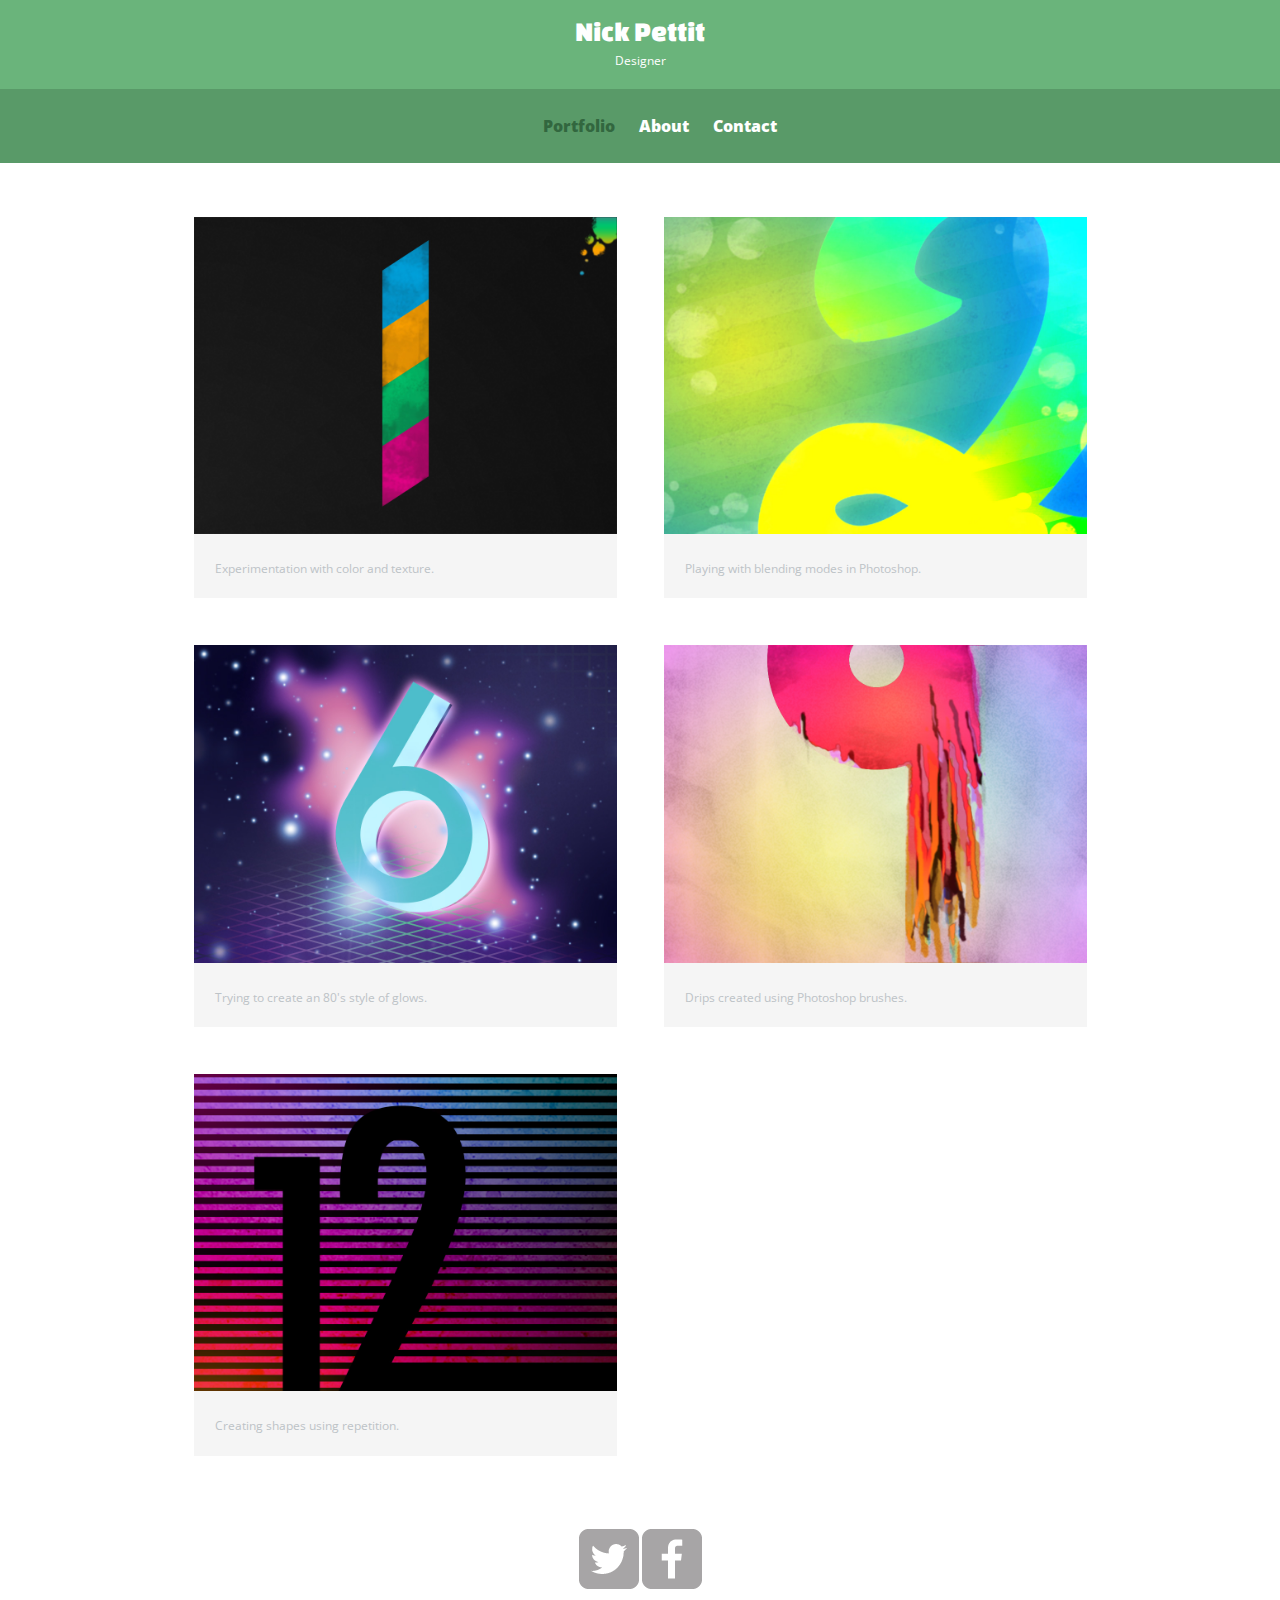
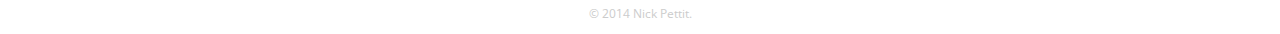
==== index.html @ f5b36aa5 "TreeHouse" ====
<!DOCTYPE html>
<html>
  <head>
    <meta charset="utf-8">
    <title>Nick Pettit | Designer</title>
    <link rel="stylesheet" href="css/normalize.css">
    <link href='http://fonts.googleapis.com/css?family=Changa+One|Open+Sans:400italic,700italic,400,700,800' rel='stylesheet' type='text/css'>
    <link rel="stylesheet" href="css/main.css">
  </head>
  <body>
    <header>
      <a href="index.html" id="logo">
        <h1>Nick Pettit</h1>
        <h2>Designer</h2>
      </a>
      <nav>
        <ul>
          <li><a href="index.html" class="selected">Portfolio</a></li>
          <li><a href="about.html">About</a></li>
          <li><a href="contact.html">Contact</a></li>
        </ul>
      </nav>
    </header>
    <div id="wrapper">
      <section>
        <ul id="gallery">
          <li>
            <a href="img/numbers-01.jpg">
              <img src="img/numbers-01.jpg" alt="">
              <p>Experimentation with color and texture.</p>
            </a>
          </li>
          <li>
            <a href="img/numbers-02.jpg">
              <img src="img/numbers-02.jpg" alt="">
              <p>Playing with blending modes in Photoshop.</p>
            </a>
          </li>
          <li>
            <a href="img/numbers-06.jpg">
              <img src="img/numbers-06.jpg" alt="">
              <p>Trying to create an 80's style of glows.</p>
            </a>
          </li>
          <li>
            <a href="img/numbers-09.jpg">
              <img src="img/numbers-09.jpg" alt="">
              <p>Drips created using Photoshop brushes.</p>
            </a>
          </li>
          <li>
            <a href="img/numbers-12.jpg">
              <img src="img/numbers-12.jpg" alt="">
              <p>Creating shapes using repetition.</p>
            </a>
          </li>
        </ul>
      </section>
      <footer>
        <a href="http://twitter.com/nickrp"><img src="img/twitter-wrap.png" alt="Twitter Logo"></a>
        <a href="http://facebook.com/nickpettit"><img src="img/facebook-wrap.png" alt="Facebook Logo"></a>
        <p>&copy; 2014 Nick Pettit.</p>
      </footer>
    </div>
  </body>
</html>
---- css/main.css ----
/**********************************
GENERAL
***********************************/

body {
  font-family: 'Open Sans', sans-serif;
}

#wrapper {
  max-width: 940px;
  margin: 0 auto;
  padding: 0 5%;
}

a {
  text-decoration: none;
}

img {
	max-width: 100%;
}



/**********************************
HEADING
***********************************/
header {
	float: left;
	margin: 0 0 30px 0;
	padding: 5px 0 0 0;
	width: 100%;
}

#logo {
  text-align: center;
  margin: 0;
}

h1 {
  font-family: 'Changa One', sans-serif;
  margin: 15px 0;
  font-size: 1.75em;
  font-weight: normal;
  line-height: 0.8em;
}

h2 {
  font-size: 0.75em;
  margin: -5px 0 0;
  font-weight: normal;
}



/**********************************
NAVIGATION
***********************************/

nav {
  text-align: center;
  padding: 10px 0;
  margin: 20px 0 0;
}

nal ul {
	list-style: none;
	margin: 0 10px;
	padding: 0;
}

nav li {
	display: inline-block;
}

nav a {
	font-weight: 800;
	padding: 15px 10px;
}



/**********************************
FOOTER
***********************************/

footer {
  font-size: 0.75em;
  text-align: center;
  clear: both;
  padding-top: 50px;
  color: #ccc;
  
}

/**********************************
PAGE: PORTFOLIO
***********************************/

#gallery {
	margin: 0;
	padding: 0;
	list-style: none;
}

#gallery li {
	float: left;
	width: 45%;
	margin: 2.5%;
	background-color: #f5f5f5;
	color: #bdc3c7;
}

#gallery li a p {
	margin: 0;
	padding: 5%;
	font-size: 0.75em;
	color: #bdc3c7;
}


/**********************************
COLORS
***********************************/

/* site body */
body {
  background-color: #fff;
  color: #999;
}

/* green header */
header {
  background: #6ab47b;
  border-color: #599a68;
}

/* nav background on mobile */
nav {
  background: #599a68;
}

/* logo text */
h1, h2 {
  color: #fff;
}

/* links */
a {
  color: #6ab47b;
}

/* nav link */
nav a, nav a:visited {
  color: #fff;
}

/* selected nav link */
nav a.selected, nav a:hover {
  color: #32673f;
}
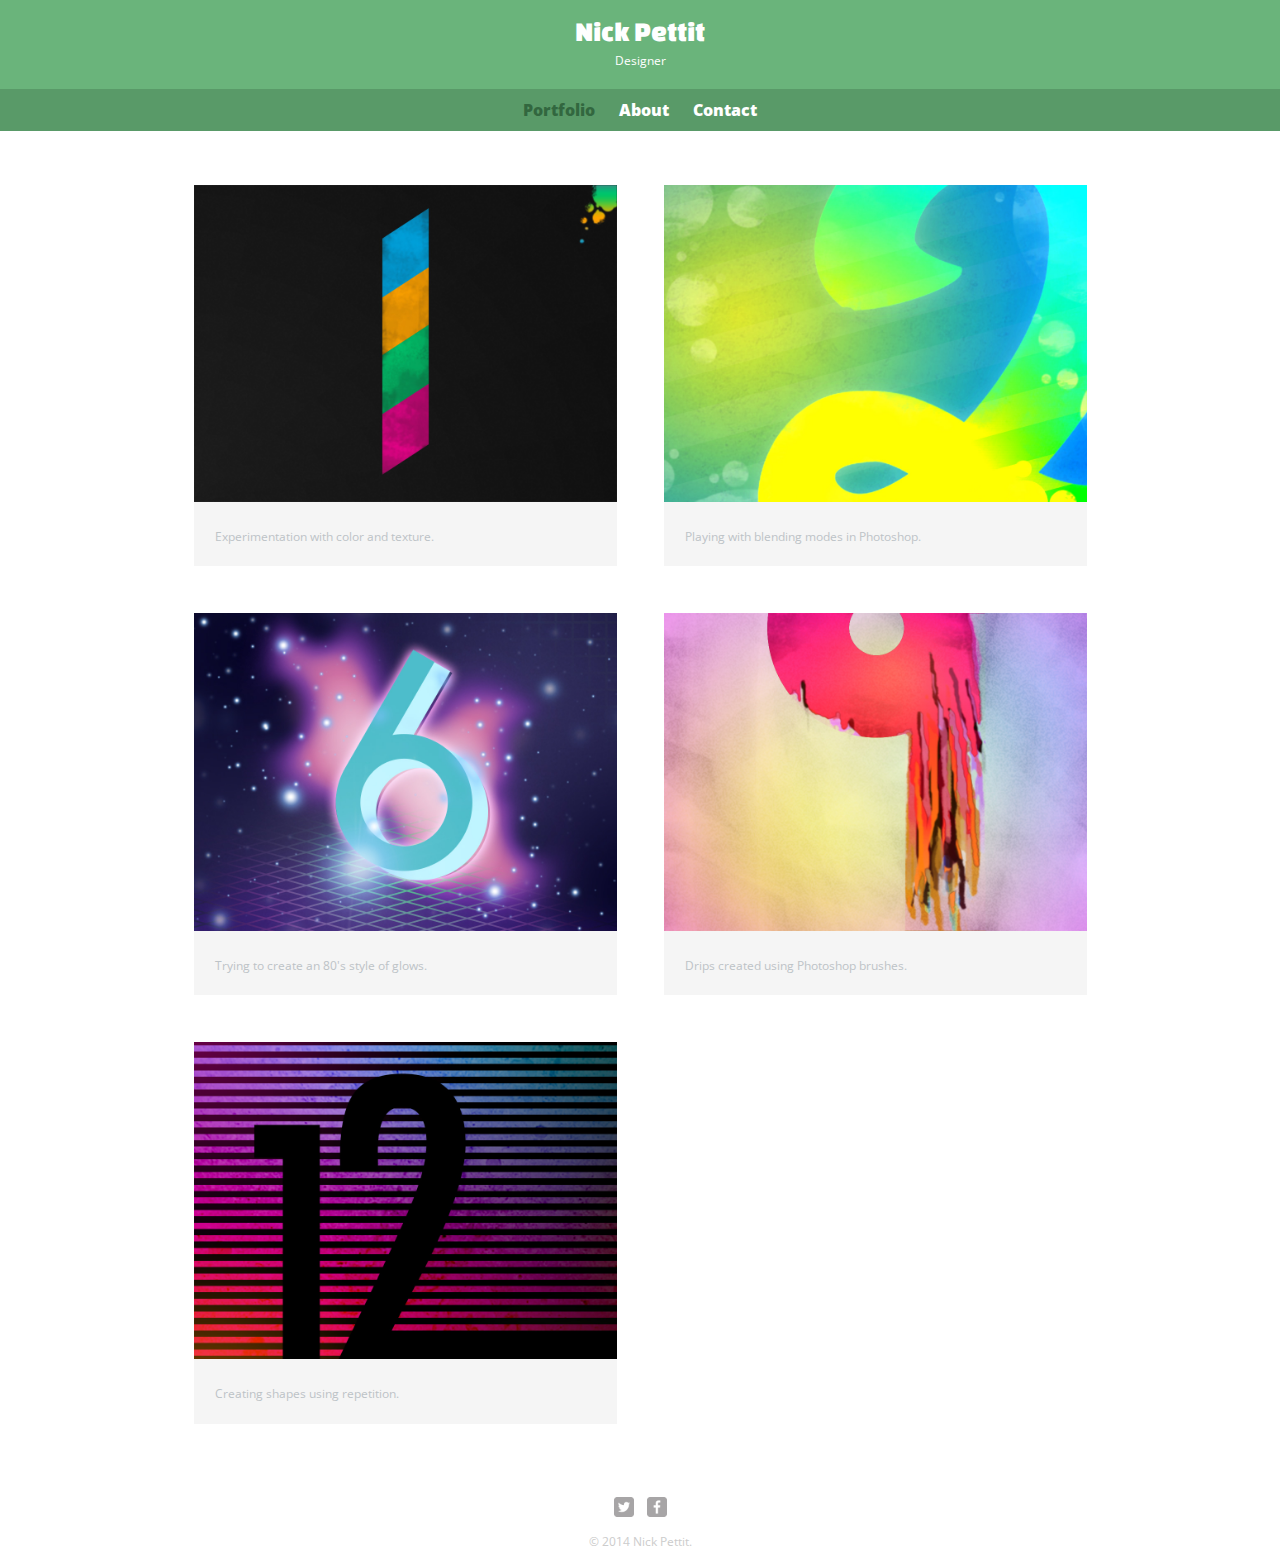
==== commit 9d377aab: "extra" ====
--- a/index.html
+++ b/index.html
@@ -57,8 +57,8 @@
         </ul>
       </section>
       <footer>
-        <a href="http://twitter.com/nickrp"><img src="img/twitter-wrap.png" alt="Twitter Logo"></a>
-        <a href="http://facebook.com/nickpettit"><img src="img/facebook-wrap.png" alt="Facebook Logo"></a>
+        <a href="http://twitter.com/nickrp"><img src="img/twitter-wrap.png" alt="Twitter Logo" class="social-icon"></a>
+        <a href="http://facebook.com/nickpettit"><img src="img/facebook-wrap.png" alt="Facebook Logo" class="social-icon"></a>
         <p>&copy; 2014 Nick Pettit.</p>
       </footer>
     </div>
--- a/css/main.css
+++ b/css/main.css
@@ -17,7 +17,11 @@
 }
 
 img {
-	max-width: 100%;
+  max-width: 100%;
+}
+
+h3 {
+  margin: 0 0 1em 0;
 }
 
 
@@ -25,11 +29,12 @@
 /**********************************
 HEADING
 ***********************************/
+
 header {
-	float: left;
-	margin: 0 0 30px 0;
-	padding: 5px 0 0 0;
-	width: 100%;
+  float: left;
+  margin: 0 0 30px 0;
+  padding: 5px 0 0 0;
+  width: 100%;
 }
 
 #logo {
@@ -63,19 +68,19 @@
   margin: 20px 0 0;
 }
 
-nal ul {
-	list-style: none;
-	margin: 0 10px;
-	padding: 0;
+nav ul {
+  list-style: none;
+  margin: 0 10px;
+  padding: 0;
 }
 
 nav li {
-	display: inline-block;
+  display: inline-block;
 }
 
 nav a {
-	font-weight: 800;
-	padding: 15px 10px;
+  font-weight: 800;
+  padding: 15px 10px;
 }
 
 
@@ -90,32 +95,52 @@
   clear: both;
   padding-top: 50px;
   color: #ccc;
-  
-}
+}
+
+.social-icon {
+  width: 20px;
+  height: 20px;
+  margin: 0 5px;
+}
+
+
 
 /**********************************
 PAGE: PORTFOLIO
 ***********************************/
 
 #gallery {
-	margin: 0;
-	padding: 0;
-	list-style: none;
+  margin: 0;
+  padding: 0;
+  list-style: none;
 }
 
 #gallery li {
-	float: left;
-	width: 45%;
-	margin: 2.5%;
-	background-color: #f5f5f5;
-	color: #bdc3c7;
+  float: left;
+  width: 45%;
+  margin: 2.5%;
+  background-color: #f5f5f5;
+  color: #bdc3c7;
 }
 
 #gallery li a p {
-	margin: 0;
-	padding: 5%;
-	font-size: 0.75em;
-	color: #bdc3c7;
+  margin: 0;
+  padding: 5%;
+  font-size: 0.75em;
+  color: #bdc3c7
+}
+
+
+
+/**********************************
+PAGE: ABOUT
+***********************************/
+
+.profile-photo {
+  display: block;
+  max-width: 150px;
+  margin: 0 auto 30px;
+  border-radius: 100%;
 }
 
 
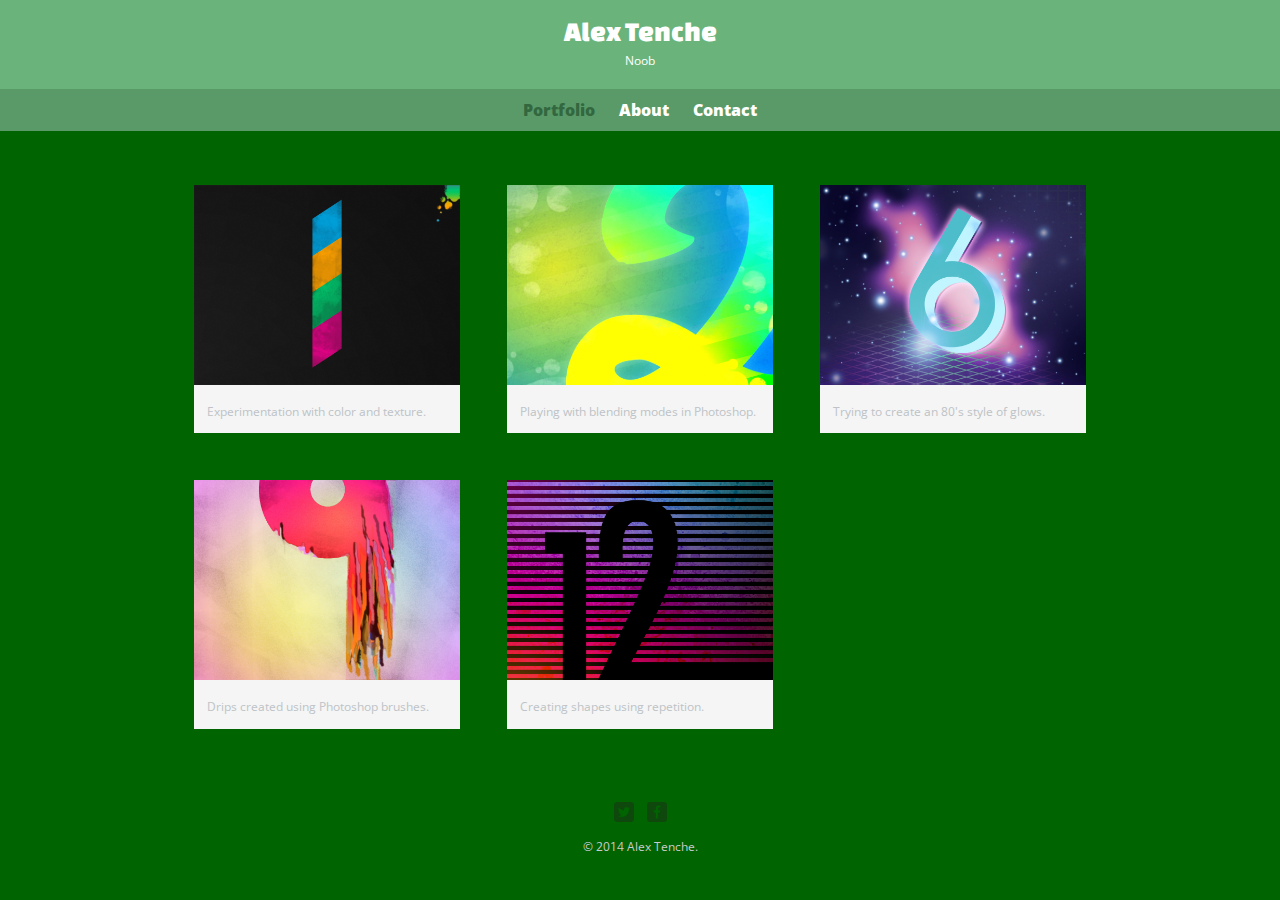
==== commit 8d62db3c: "new day" ====
--- a/index.html
+++ b/index.html
@@ -2,16 +2,17 @@
 <html>
   <head>
     <meta charset="utf-8">
-    <title>Nick Pettit | Designer</title>
+    <title>Alex Tenche | Noob</title>
     <link rel="stylesheet" href="css/normalize.css">
     <link href='http://fonts.googleapis.com/css?family=Changa+One|Open+Sans:400italic,700italic,400,700,800' rel='stylesheet' type='text/css'>
     <link rel="stylesheet" href="css/main.css">
+	<link rel="stylesheet" href="css/responsive.css">
   </head>
   <body>
     <header>
       <a href="index.html" id="logo">
-        <h1>Nick Pettit</h1>
-        <h2>Designer</h2>
+        <h1>Alex Tenche</h1>
+        <h2>Noob</h2>
       </a>
       <nav>
         <ul>
@@ -59,7 +60,7 @@
       <footer>
         <a href="http://twitter.com/nickrp"><img src="img/twitter-wrap.png" alt="Twitter Logo" class="social-icon"></a>
         <a href="http://facebook.com/nickpettit"><img src="img/facebook-wrap.png" alt="Facebook Logo" class="social-icon"></a>
-        <p>&copy; 2014 Nick Pettit.</p>
+        <p>&copy; 2014 Alex Tenche.</p>
       </footer>
     </div>
   </body>
--- a/css/responsive.css
+++ b/css/responsive.css
@@ -0,0 +1,35 @@
+@media screen and (min-width: 480px) {
+
+	/**********************************
+	TWO COLUMN LAYOUT
+	***********************************/
+	
+	#primary {
+		width: 50%;
+		float: left;
+	}
+	
+	#secondary{
+		width: 40%;
+		float: right;
+	}
+	
+	
+	/**********************************
+	PAGE: PORTFOLIO
+	***********************************/
+	
+	#gallery li {
+		width: 28.3333%;
+	}
+	
+}
+
+
+@media screen and (min-width: 660px) {
+	body {
+		background: darkgreen;
+	}
+}
+
+
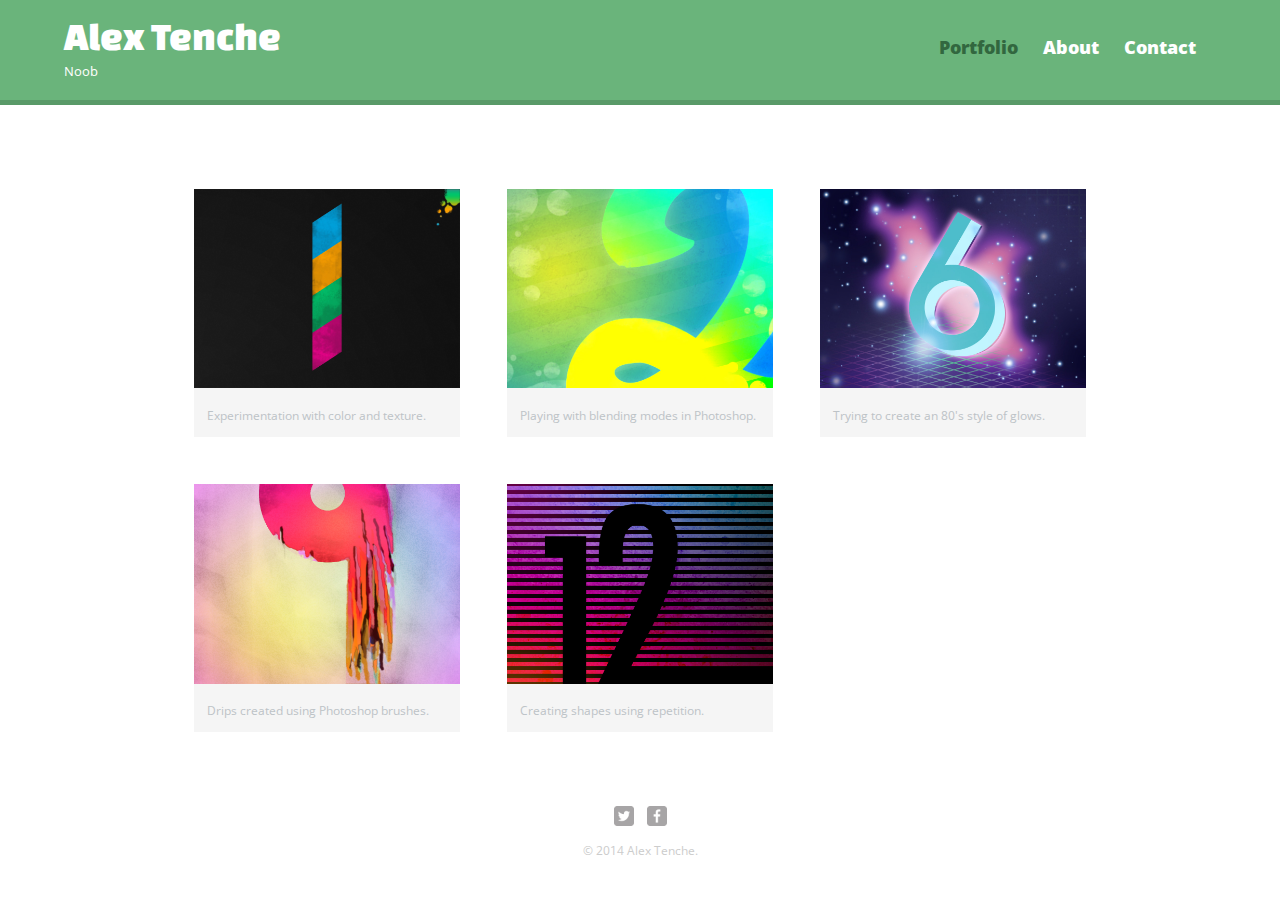
==== commit 10fa0e8f: "done" ====
--- a/index.html
+++ b/index.html
@@ -7,6 +7,7 @@
     <link href='http://fonts.googleapis.com/css?family=Changa+One|Open+Sans:400italic,700italic,400,700,800' rel='stylesheet' type='text/css'>
     <link rel="stylesheet" href="css/main.css">
 	<link rel="stylesheet" href="css/responsive.css">
+	<meta name="viewport" content="width=device-width, initial-scale=1.0">
   </head>
   <body>
     <header>
--- a/css/responsive.css
+++ b/css/responsive.css
@@ -23,12 +23,56 @@
 		width: 28.3333%;
 	}
 	
+	#gallery li:nth-child(4n) {
+		clear: left;
+	}
+	
+	/**********************************
+	PAGE: ABOUT
+	***********************************/
+	
+	.profile-photo {
+		float: left;
+		margin: 0 5% 80px 0;
+	}
+	
 }
 
 
 @media screen and (min-width: 660px) {
-	body {
-		background: darkgreen;
+
+	/**********************************
+	PAGE: ABOUT
+	***********************************/
+	
+	nav {
+		background: none;
+		float: right;
+		font-size: 1.125em;
+		margin-right: 5%;
+		text-align: right;
+		width: 45%;
+	}
+	
+	#logo {
+		float: left;
+		margin-left: 5%;
+		text-align: left;
+		width: 45%;
+	}
+	
+	h1 {
+		font-size: 2.5em;
+	}
+	
+	h2 {
+		font-size: 0.825em;
+		margin-bottom: 20px;
+	}
+	
+	header {
+		border-bottom: 5px solid #599a68;
+		margin-bottom: 60px;
 	}
 }
 
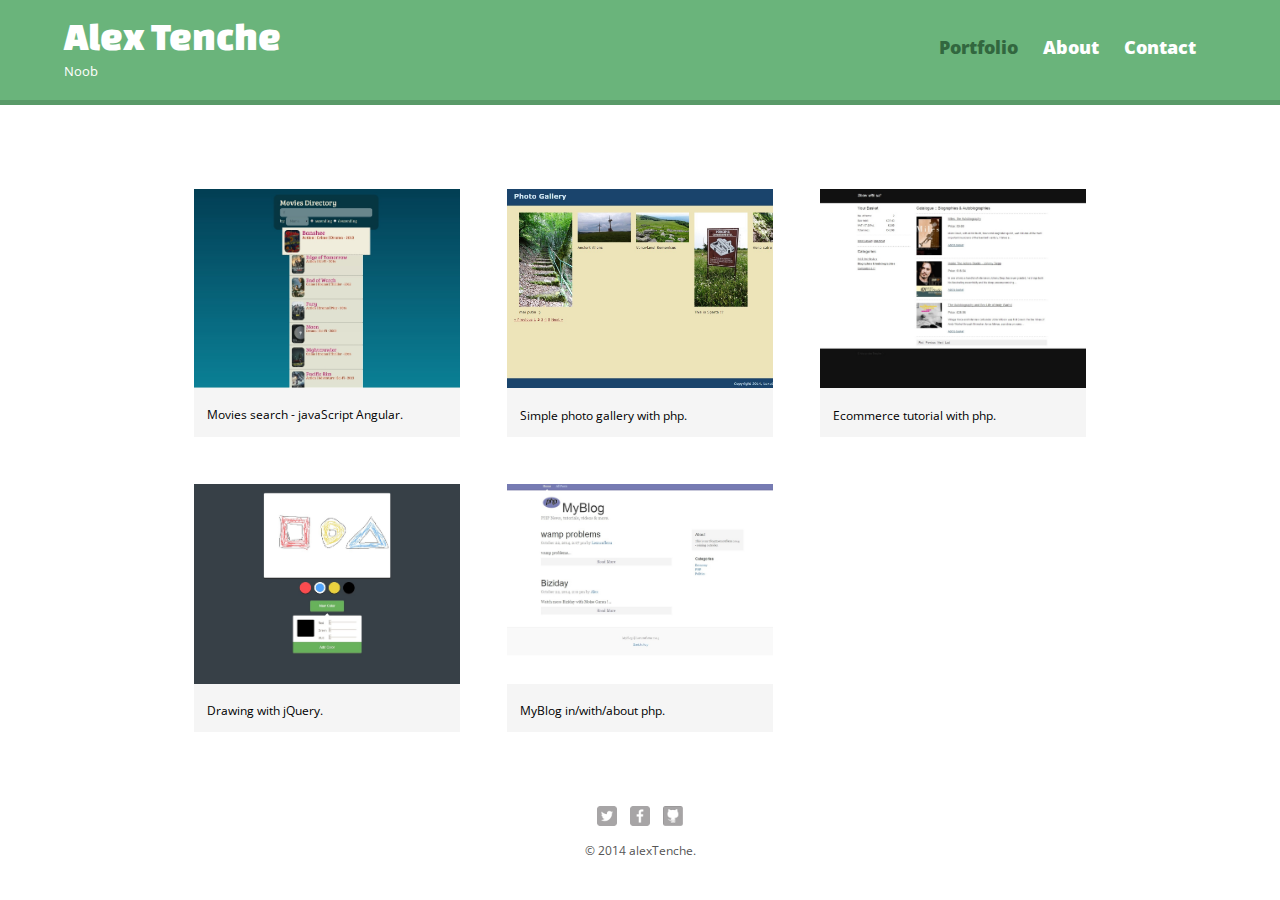
==== commit 3720c003: "modified to portofolio page" ====
--- a/index.html
+++ b/index.html
@@ -27,41 +27,42 @@
       <section>
         <ul id="gallery">
           <li>
-            <a href="img/numbers-01.jpg">
-              <img src="img/numbers-01.jpg" alt="">
-              <p>Experimentation with color and texture.</p>
+            <a href="http://lexucuflexu.3eeweb.com/AngularDemo/#/list">
+              <img src="img/movies_directory.jpg" alt="">
+              <p>Movies search - javaScript Angular.</p>
             </a>
           </li>
           <li>
-            <a href="img/numbers-02.jpg">
-              <img src="img/numbers-02.jpg" alt="">
-              <p>Playing with blending modes in Photoshop.</p>
+            <a href="http://lexucuflexu.3eeweb.com/photo_gallery/public/index.php">
+              <img src="img/photo_gallery.jpg" alt="">
+              <p>Simple photo gallery with php.</p>
             </a>
           </li>
           <li>
-            <a href="img/numbers-06.jpg">
-              <img src="img/numbers-06.jpg" alt="">
-              <p>Trying to create an 80's style of glows.</p>
+            <a href="http://lexucuflexu.3eeweb.com/ecommerce/index.php">
+              <img src="img/ecommerce.jpg" alt="">
+              <p>Ecommerce tutorial with php.</p>
             </a>
           </li>
           <li>
             <a href="img/numbers-09.jpg">
-              <img src="img/numbers-09.jpg" alt="">
-              <p>Drips created using Photoshop brushes.</p>
+              <img src="img/simple_drawing.jpg" alt="">
+              <p>Drawing with jQuery.</p>
             </a>
           </li>
           <li>
             <a href="img/numbers-12.jpg">
-              <img src="img/numbers-12.jpg" alt="">
-              <p>Creating shapes using repetition.</p>
+              <img src="img/MyBlog.jpg" alt="">
+              <p>MyBlog in/with/about php.</p>
             </a>
           </li>
         </ul>
       </section>
       <footer>
-        <a href="http://twitter.com/nickrp"><img src="img/twitter-wrap.png" alt="Twitter Logo" class="social-icon"></a>
-        <a href="http://facebook.com/nickpettit"><img src="img/facebook-wrap.png" alt="Facebook Logo" class="social-icon"></a>
-        <p>&copy; 2014 Alex Tenche.</p>
+        <a href="https://twitter.com/alexTenche"><img src="img/twitter-wrap.png" alt="Twitter Logo" class="social-icon"></a>
+        <a href="http://facebook.com/alexTenche"><img src="img/facebook-wrap.png" alt="Facebook Logo" class="social-icon"></a>
+		<a href="https://github.com/alextenche"><img src="img/github-wrap.png" alt="GitHub Logo" class="social-icon"></a>
+        <p>&copy; 2014 alexTenche.</p>
       </footer>
     </div>
   </body>
--- a/css/main.css
+++ b/css/main.css
@@ -94,7 +94,7 @@
   text-align: center;
   clear: both;
   padding-top: 50px;
-  color: #ccc;
+  color: #555;
 }
 
 .social-icon {
@@ -127,7 +127,7 @@
   margin: 0;
   padding: 5%;
   font-size: 0.75em;
-  color: #bdc3c7
+  color: #000
 }
 
 
@@ -143,6 +143,37 @@
   border-radius: 100%;
 }
 
+/**********************************
+PAGE: CONTACT
+***********************************/
+.contact-info{
+	list-style:none;
+	padding: 0;
+	margin: 0;
+	font-size: 0.9em;
+}
+
+.contact-info a {
+	display: block;
+	min-height: 20px;
+	background-repeat: no-repeat;
+	background-size: 20px 20px;
+	padding: 0 0 0 30px;
+	margin: 0 0 10px;
+}
+
+.contact-info li.phone a {
+	background-image: url('../img/phone.png');
+}
+
+.contact-info li.mail a {
+	background-image: url('../img/mail.png');
+}
+
+.contact-info li.twitter a {
+	background-image: url('../img/twitter.png');
+}
+
 
 /**********************************
 COLORS
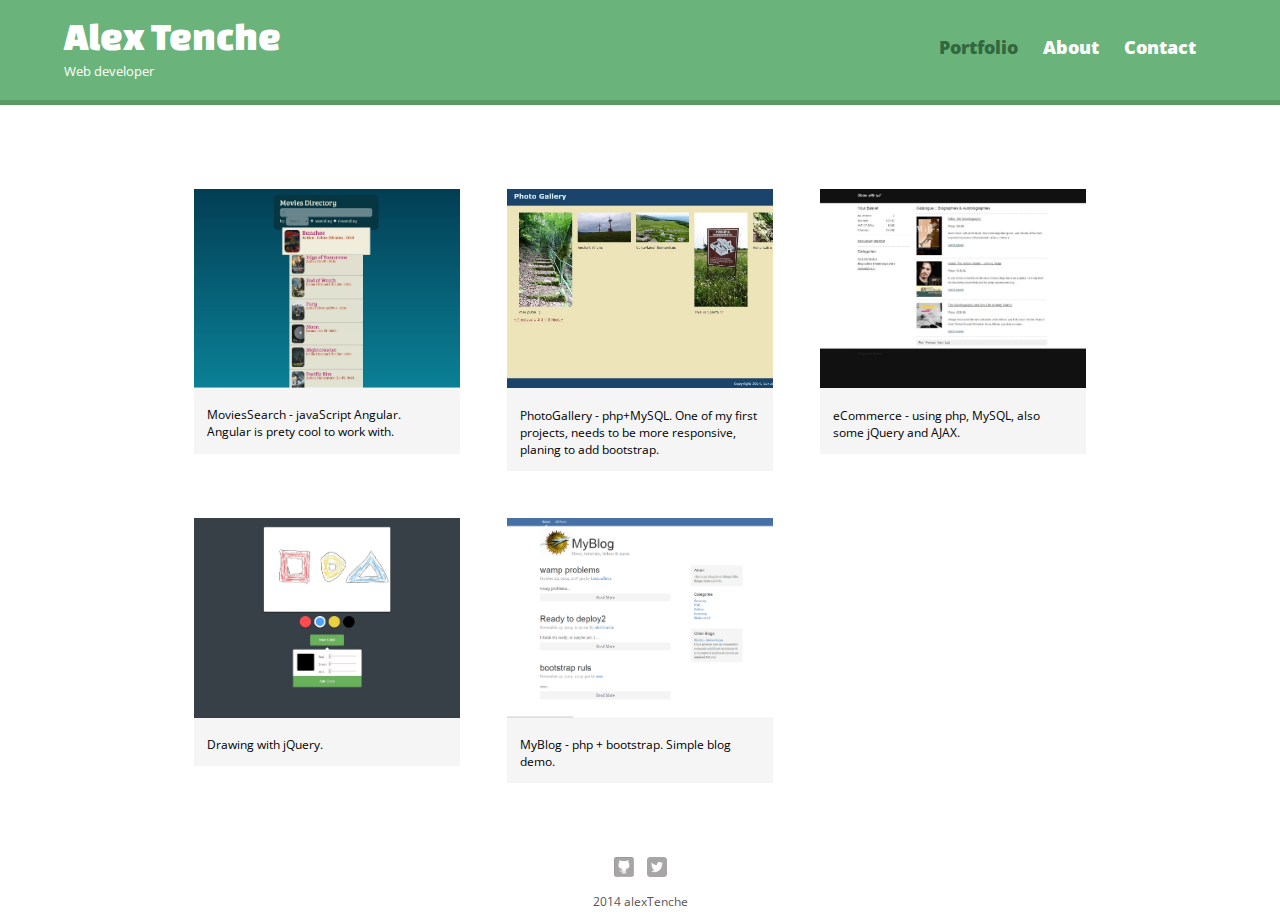
==== commit 157a1428: "switch to alextenche" ====
--- a/index.html
+++ b/index.html
@@ -2,7 +2,7 @@
 <html>
   <head>
     <meta charset="utf-8">
-    <title>Alex Tenche | Noob</title>
+    <title>Alex Tenche | Web developer</title>
     <link rel="stylesheet" href="css/normalize.css">
     <link href='http://fonts.googleapis.com/css?family=Changa+One|Open+Sans:400italic,700italic,400,700,800' rel='stylesheet' type='text/css'>
     <link rel="stylesheet" href="css/main.css">
@@ -13,7 +13,7 @@
     <header>
       <a href="index.html" id="logo">
         <h1>Alex Tenche</h1>
-        <h2>Noob</h2>
+        <h2>Web developer</h2>
       </a>
       <nav>
         <ul>
@@ -29,40 +29,41 @@
           <li>
             <a href="http://lexucuflexu.3eeweb.com/AngularDemo/#/list">
               <img src="img/movies_directory.jpg" alt="">
-              <p>Movies search - javaScript Angular.</p>
+              <p>MoviesSearch - javaScript Angular.
+				    Angular is prety cool to work with.</p>
             </a>
           </li>
           <li>
-            <a href="http://lexucuflexu.3eeweb.com/photo_gallery/public/index.php">
+            <a href="http://lexucuflexu.3eeweb.com/PhotoGallery/public/index.php">
               <img src="img/photo_gallery.jpg" alt="">
-              <p>Simple photo gallery with php.</p>
+              <p>PhotoGallery  - php+MySQL.
+				     One of my first projects, needs to be more responsive, planing to add bootstrap. </p>
             </a>
           </li>
           <li>
             <a href="http://lexucuflexu.3eeweb.com/ecommerce/index.php">
               <img src="img/ecommerce.jpg" alt="">
-              <p>Ecommerce tutorial with php.</p>
+              <p>eCommerce - using php, MySQL, also some jQuery and AJAX.</p>
             </a>
           </li>
           <li>
-            <a href="img/numbers-09.jpg">
+            <a href="http://lexucuflexu.3eeweb.com/SimpleDrawing/">
               <img src="img/simple_drawing.jpg" alt="">
               <p>Drawing with jQuery.</p>
             </a>
           </li>
           <li>
-            <a href="img/numbers-12.jpg">
-              <img src="img/MyBlog.jpg" alt="">
-              <p>MyBlog in/with/about php.</p>
+            <a href="http://lexucuflexu.3eeweb.com/MyBlog/" >
+              <img src="img/my_blog.png" alt="">
+              <p>MyBlog - php + bootstrap. Simple blog demo.</p>
             </a>
           </li>
         </ul>
       </section>
       <footer>
+		<a href="https://github.com/alextenche"><img src="img/github-wrap.png" alt="GitHub Logo" class="social-icon"></a>
         <a href="https://twitter.com/alexTenche"><img src="img/twitter-wrap.png" alt="Twitter Logo" class="social-icon"></a>
-        <a href="http://facebook.com/alexTenche"><img src="img/facebook-wrap.png" alt="Facebook Logo" class="social-icon"></a>
-		<a href="https://github.com/alextenche"><img src="img/github-wrap.png" alt="GitHub Logo" class="social-icon"></a>
-        <p>&copy; 2014 alexTenche.</p>
+        <p>2014 alexTenche</p>
       </footer>
     </div>
   </body>
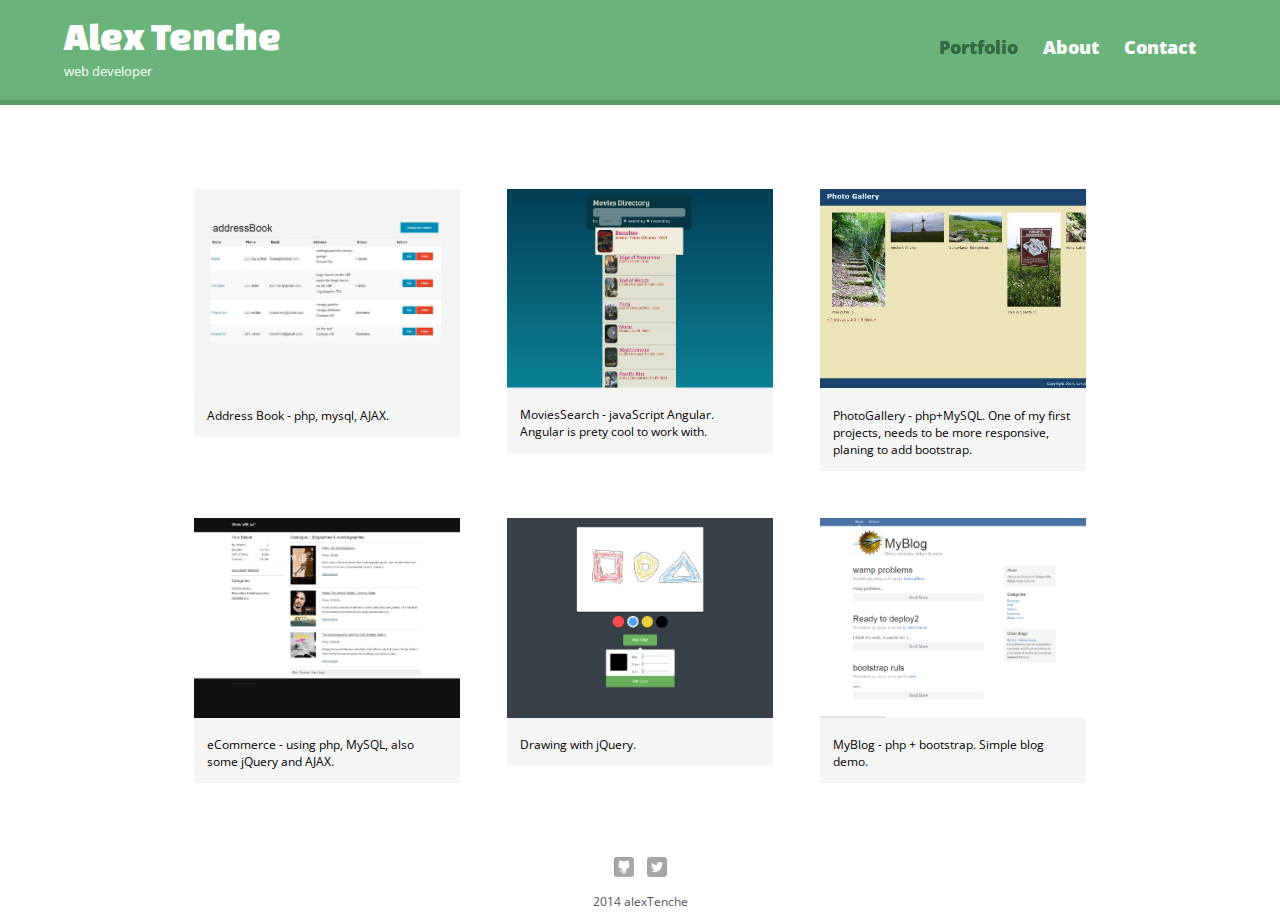
==== commit 34820893: "moving to jolinar" ====
--- a/index.html
+++ b/index.html
@@ -8,12 +8,13 @@
     <link rel="stylesheet" href="css/main.css">
 	<link rel="stylesheet" href="css/responsive.css">
 	<meta name="viewport" content="width=device-width, initial-scale=1.0">
+	<meta name="author" content="Alexandru Tenche">
   </head>
   <body>
     <header>
       <a href="index.html" id="logo">
         <h1>Alex Tenche</h1>
-        <h2>Web developer</h2>
+        <h2>web developer</h2>
       </a>
       <nav>
         <ul>
@@ -26,34 +27,40 @@
     <div id="wrapper">
       <section>
         <ul id="gallery">
+		<li>
+            <a href="http://alextenche.jolinar.org/addressBook">
+              <img src="img/addressBook.jpg" alt="">
+              <p>Address Book - php, mysql, AJAX.</p>
+            </a>
+          </li>
           <li>
-            <a href="http://lexucuflexu.3eeweb.com/AngularDemo/#/list">
+            <a href="http://alextenche.16mb.com/AngularDemo/#/list">
               <img src="img/movies_directory.jpg" alt="">
               <p>MoviesSearch - javaScript Angular.
 				    Angular is prety cool to work with.</p>
             </a>
           </li>
           <li>
-            <a href="http://lexucuflexu.3eeweb.com/PhotoGallery/public/index.php">
+            <a href="http://alextenche.16mb.com/PhotoGallery/public/index.php">
               <img src="img/photo_gallery.jpg" alt="">
               <p>PhotoGallery  - php+MySQL.
 				     One of my first projects, needs to be more responsive, planing to add bootstrap. </p>
             </a>
           </li>
           <li>
-            <a href="http://lexucuflexu.3eeweb.com/ecommerce/index.php">
+            <a href="http://alextenche.jolinar.org/eCommerce/index.php">
               <img src="img/ecommerce.jpg" alt="">
               <p>eCommerce - using php, MySQL, also some jQuery and AJAX.</p>
             </a>
           </li>
           <li>
-            <a href="http://lexucuflexu.3eeweb.com/SimpleDrawing/">
+            <a href="http://alextenche.16mb.com/SimpleDrawing/">
               <img src="img/simple_drawing.jpg" alt="">
               <p>Drawing with jQuery.</p>
             </a>
           </li>
           <li>
-            <a href="http://lexucuflexu.3eeweb.com/MyBlog/" >
+            <a href="http://alextenche.16mb.com/MyBlog/" >
               <img src="img/my_blog.png" alt="">
               <p>MyBlog - php + bootstrap. Simple blog demo.</p>
             </a>
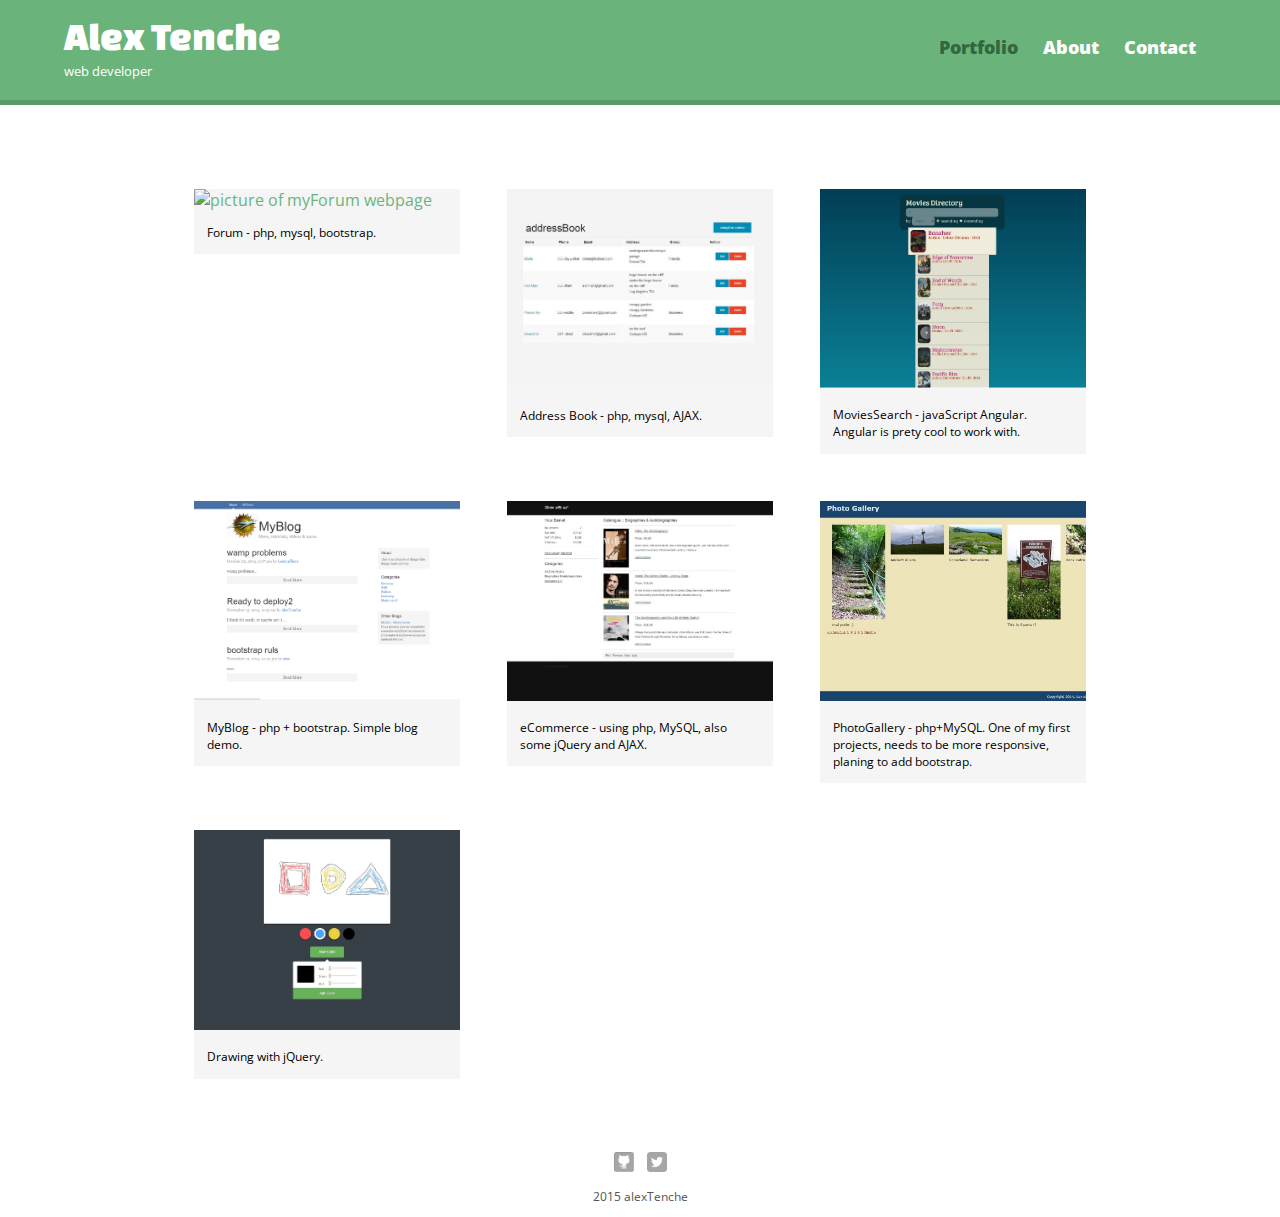
==== commit f65ed945: "added another picture" ====
--- a/index.html
+++ b/index.html
@@ -27,50 +27,60 @@
     <div id="wrapper">
       <section>
         <ul id="gallery">
-		<li>
+		
+		  <li>
+            <a href="http://alextenche.jolinar.org/myForum">
+              <img src="img/myForum.jpg" alt="picture of myForum webpage">
+              <p>Forum - php, mysql, bootstrap.</p>
+            </a>
+          </li>
+		  
+			<li>
             <a href="http://alextenche.jolinar.org/addressBook">
-              <img src="img/addressBook.jpg" alt="">
+              <img src="img/addressBook.jpg" alt="picture of addressBook webpage">
               <p>Address Book - php, mysql, AJAX.</p>
             </a>
           </li>
+		  
           <li>
-            <a href="http://alextenche.16mb.com/AngularDemo/#/list">
-              <img src="img/movies_directory.jpg" alt="">
+            <a href="http://alextenche.jolinar.org/angularDemo/#/list">
+              <img src="img/movies_directory.jpg" alt="picture of angularDemo webpage">
               <p>MoviesSearch - javaScript Angular.
 				    Angular is prety cool to work with.</p>
             </a>
           </li>
+		  <li>
+            <a href="http://alextenche.16mb.com/MyBlog/" >
+              <img src="img/my_blog.png" alt="">
+              <p>MyBlog - php + bootstrap. Simple blog demo.</p>
+            </a>
+          </li>
+		  <li>
+            <a href="http://alextenche.jolinar.org/eCommerce/index.php">
+              <img src="img/ecommerce.jpg" alt="">
+              <p>eCommerce - using php, MySQL, also some jQuery and AJAX.</p>
+            </a>
+          </li>
           <li>
-            <a href="http://alextenche.16mb.com/PhotoGallery/public/index.php">
+            <a href="http://alextenche.jolinar.org/photoGallery/public/index.php">
               <img src="img/photo_gallery.jpg" alt="">
               <p>PhotoGallery  - php+MySQL.
 				     One of my first projects, needs to be more responsive, planing to add bootstrap. </p>
             </a>
           </li>
           <li>
-            <a href="http://alextenche.jolinar.org/eCommerce/index.php">
-              <img src="img/ecommerce.jpg" alt="">
-              <p>eCommerce - using php, MySQL, also some jQuery and AJAX.</p>
-            </a>
-          </li>
-          <li>
-            <a href="http://alextenche.16mb.com/SimpleDrawing/">
+            <a href="http://alextenche.jolinar.org/simpleDrawing/">
               <img src="img/simple_drawing.jpg" alt="">
               <p>Drawing with jQuery.</p>
             </a>
           </li>
-          <li>
-            <a href="http://alextenche.16mb.com/MyBlog/" >
-              <img src="img/my_blog.png" alt="">
-              <p>MyBlog - php + bootstrap. Simple blog demo.</p>
-            </a>
-          </li>
+          
         </ul>
       </section>
       <footer>
 		<a href="https://github.com/alextenche"><img src="img/github-wrap.png" alt="GitHub Logo" class="social-icon"></a>
         <a href="https://twitter.com/alexTenche"><img src="img/twitter-wrap.png" alt="Twitter Logo" class="social-icon"></a>
-        <p>2014 alexTenche</p>
+        <p>2015 alexTenche</p>
       </footer>
     </div>
   </body>
--- a/css/main.css
+++ b/css/main.css
@@ -140,7 +140,7 @@
   display: block;
   max-width: 150px;
   margin: 0 auto 30px;
-  border-radius: 100%;
+  border-radius: 20%;
 }
 
 /**********************************
@@ -217,15 +217,30 @@
 }
 
 
-
-
-
-
-
-
-
-
-
-
-
-
+/**********************************
+Skill Tree
+***********************************/
+
+.good{
+  color: green;
+}
+
+.working{
+  color: orange;
+}
+
+
+
+
+
+
+
+
+
+
+
+
+
+
+
+
